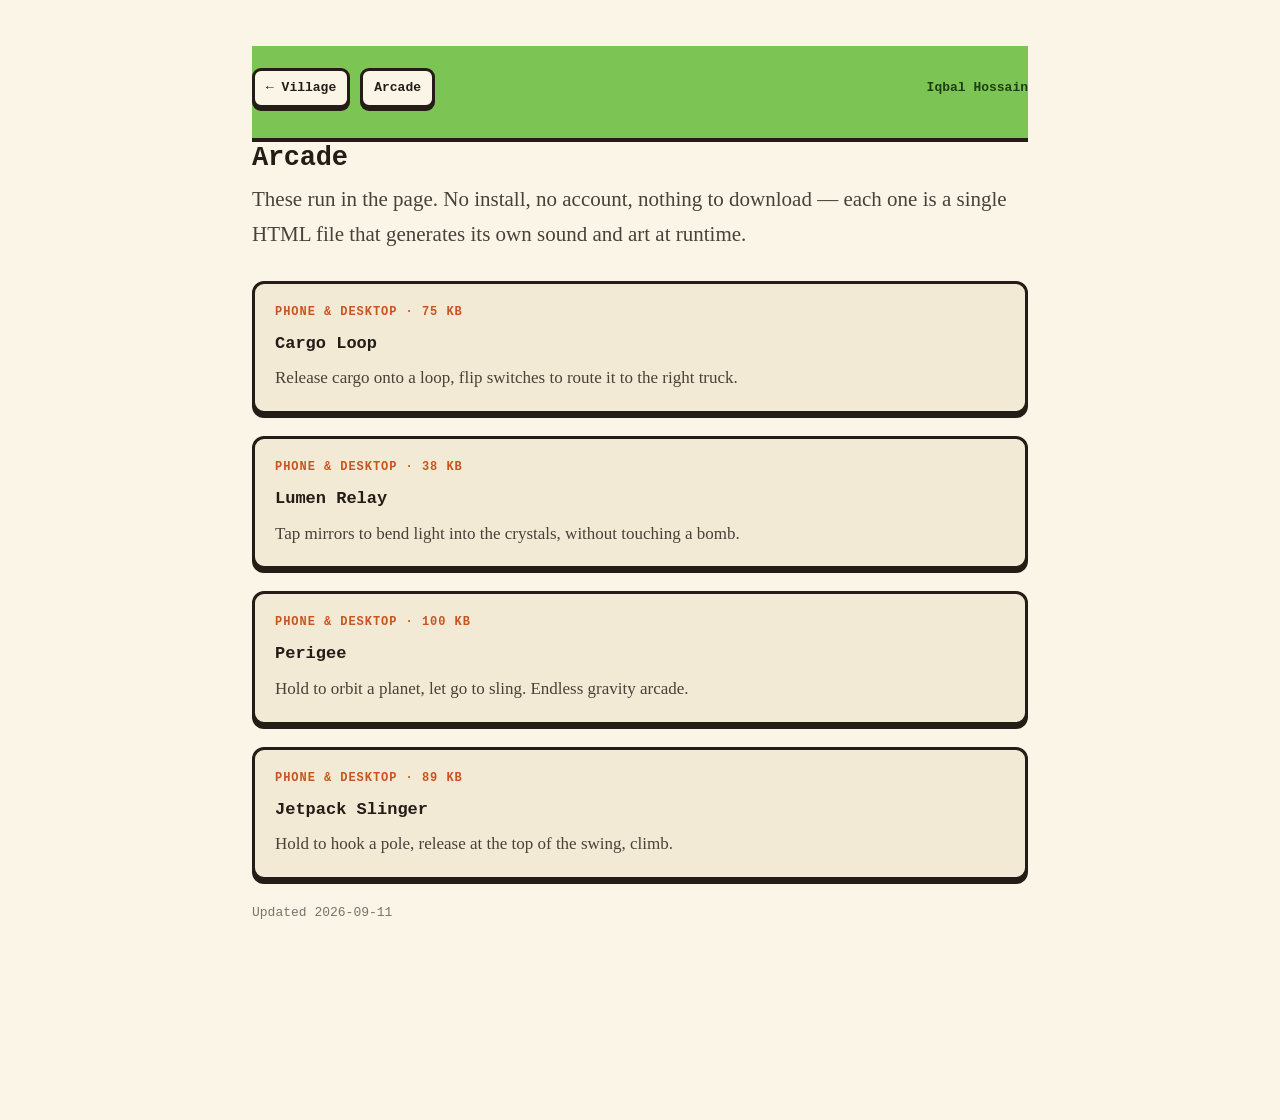
==== play/index.html @ 0a9d81c2 "play: refresh web builds from one-input-arcade" ====
<!doctype html>
<html lang="en">
<head>
<meta charset="utf-8">
<meta name="viewport" content="width=device-width, initial-scale=1">
<title>Arcade — Iqbal Hossain</title>
<meta name="description" content="Games you can play right here in the browser.">
<link rel="stylesheet" href="../blog/blog.css">
<style>
  *{box-sizing:border-box}
  body{margin:0;background:var(--paper);color:var(--ink);font-family:var(--body);
       font-size:19px;line-height:1.68;padding:0 20px 80px}
  .wrap{max-width:820px;margin:0 auto}
  .topbar{display:flex;gap:10px;align-items:center;padding:22px 0 30px}
  .topbar a{font-family:var(--mono);font-size:13px;font-weight:700;color:var(--ink);
    text-decoration:none;background:var(--paper);border:3px solid var(--ink);
    border-radius:9px;padding:6px 11px;box-shadow:0 3px 0 var(--ink)}
  .topbar a:hover{transform:translateY(1px);box-shadow:0 2px 0 var(--ink)}
  .topbar .who{font-family:var(--mono);font-size:13px;color:#1f3d15;font-weight:700;margin-left:auto}
  h1{font-family:var(--mono);font-size:27px;line-height:1.2;letter-spacing:-.01em;margin:0 0 8px}
  h2{font-family:var(--mono);font-size:15px;letter-spacing:.08em;text-transform:uppercase;
     margin:38px 0 12px;color:var(--ink-2)}
  .lede{color:var(--ink-2);margin:0 0 28px}
  .meta{font-family:var(--mono);font-size:13px;color:var(--ink-dim);margin:0 0 26px}
  .card{display:block;text-decoration:none;color:inherit;background:var(--paper-2);
    border:3px solid var(--ink);border-radius:12px;box-shadow:0 4px 0 var(--ink);
    padding:18px 20px;margin:0 0 22px}
  .card:hover{transform:translateY(1px);box-shadow:0 3px 0 var(--ink)}
  .card h3{font-family:var(--mono);font-size:17px;margin:0 0 6px}
  .card p{margin:0;color:var(--ink-2);font-size:17px}
  .tag{font-family:var(--mono);font-size:12px;font-weight:700;letter-spacing:.08em;
    text-transform:uppercase;color:var(--accent);display:block;margin-bottom:8px}
  .frame{width:100%;aspect-ratio:9/16;max-height:78vh;border:3px solid var(--ink);
    border-radius:12px;box-shadow:0 4px 0 var(--ink);background:#11161c;display:block}
  .row{display:flex;flex-wrap:wrap;gap:10px;margin:22px 0 0}
  .row a{font-family:var(--mono);font-size:13px;font-weight:700;color:var(--ink);
    text-decoration:none;background:var(--paper);border:3px solid var(--ink);
    border-radius:9px;padding:6px 11px;box-shadow:0 3px 0 var(--ink)}
  .note{background:var(--paper-2);border:3px solid var(--ink);border-radius:12px;
    box-shadow:0 4px 0 var(--ink);padding:18px 20px;margin:26px 0}
  .note p{margin:0}
  dl{display:grid;grid-template-columns:auto 1fr;gap:6px 16px;font-size:17px;margin:22px 0 0}
  dt{font-family:var(--mono);font-size:12px;letter-spacing:.06em;text-transform:uppercase;
     color:var(--ink-dim);padding-top:4px}
  dd{margin:0}
</style>
</head>
<body>
<div class="wrap">
  <div class="topbar">
    <a href="../">← Village</a>
    <a href="./">Arcade</a>
    <span class="who">Iqbal Hossain</span>
  </div>
  <h1>Arcade</h1>
  <p class="lede">These run in the page. No install, no account, nothing to download —
  each one is a single HTML file that generates its own sound and art at runtime.</p>

  <a class="card" href="cargo.html">
    <span class="tag">phone &amp; desktop · 75 KB</span>
    <h3>Cargo Loop</h3>
    <p>Release cargo onto a loop, flip switches to route it to the right truck.</p>
  </a>
  <a class="card" href="lumen.html">
    <span class="tag">phone &amp; desktop · 38 KB</span>
    <h3>Lumen Relay</h3>
    <p>Tap mirrors to bend light into the crystals, without touching a bomb.</p>
  </a>
  <a class="card" href="perigee.html">
    <span class="tag">phone &amp; desktop · 100 KB</span>
    <h3>Perigee</h3>
    <p>Hold to orbit a planet, let go to sling. Endless gravity arcade.</p>
  </a>
  <a class="card" href="slinger.html">
    <span class="tag">phone &amp; desktop · 89 KB</span>
    <h3>Jetpack Slinger</h3>
    <p>Hold to hook a pole, release at the top of the swing, climb.</p>
  </a>
  <p class="meta">Updated 2026-09-11</p>
</div>
</body>
</html>
---- blog/blog.css ----
/* Shared styling for the writing. Same palette as the village, tuned for reading. */
:root{
  --ink:#241c16; --ink-2:#4a4038; --ink-dim:#7b7168;
  --paper:#fbf5e8; --paper-2:#f3ead6; --line:#ded0b4;
  --accent:#c8541f; --accent-2:#12615a; --gold:#ffd23f;
  --mono: ui-monospace, "SFMono-Regular", Menlo, Consolas, monospace;
  --body: "Iowan Old Style", "Palatino Linotype", Palatino, Georgia, serif;
}
*{box-sizing:border-box}
html{ -webkit-text-size-adjust:100%; }
body{
  margin:0; background:var(--paper); color:var(--ink);
  font-family:var(--body); font-size:19px; line-height:1.68;
}

/* ---------- chrome ---------- */
.topbar{
  background:#7cc555; border-bottom:4px solid var(--ink);
  padding:11px 20px; display:flex; align-items:center; gap:14px; flex-wrap:wrap;
}
.topbar a{ font-family:var(--mono); font-size:13px; font-weight:700; color:var(--ink);
  text-decoration:none; background:var(--paper); border:3px solid var(--ink);
  border-radius:9px; padding:6px 11px; box-shadow:0 3px 0 var(--ink); }
.topbar a:hover{ background:var(--gold); }
.topbar .who{ font-family:var(--mono); font-size:13px; color:#1f3d15; font-weight:700; margin-left:auto; }

.wrap{ max-width:720px; margin:0 auto; padding:46px 22px 90px; }

/* ---------- type ---------- */
h1{ font-size:clamp(30px,5.2vw,44px); line-height:1.14; letter-spacing:-.01em; margin:0 0 14px; }
h2{ font-family:var(--mono); font-size:15px; letter-spacing:.08em; text-transform:uppercase;
    color:var(--accent-2); margin:46px 0 12px; }
h3{ font-size:22px; margin:34px 0 8px; }
p{ margin:0 0 20px; }
a{ color:var(--accent); }
strong{ font-weight:700; }
em{ font-style:italic; }
hr{ border:none; border-top:2px solid var(--line); margin:40px 0; }

.meta{ font-family:var(--mono); font-size:13px; color:var(--ink-dim); margin:0 0 30px; }
.meta b{ color:var(--accent-2); }
.standfirst{ font-size:22px; line-height:1.55; color:var(--ink-2); margin:0 0 30px; }

blockquote{
  margin:28px 0; padding:2px 0 2px 22px; border-left:5px solid var(--gold);
  font-size:21px; color:var(--ink-2);
}
ul,ol{ margin:0 0 20px; padding-left:24px; }
li{ margin:0 0 9px; }
li::marker{ color:var(--accent-2); }

code{ font-family:var(--mono); font-size:.85em; background:var(--paper-2);
      border:1px solid var(--line); border-radius:4px; padding:1px 5px; }
pre{ font-family:var(--mono); font-size:14px; line-height:1.55; background:#241c16; color:#f0e6d2;
     border:3px solid var(--ink); border-radius:10px; padding:16px 18px; overflow-x:auto; margin:26px 0; }
pre code{ background:none; border:none; padding:0; color:inherit; font-size:inherit; }

.callout{
  background:var(--paper-2); border:3px solid var(--ink); border-radius:12px;
  box-shadow:0 4px 0 var(--ink); padding:18px 20px; margin:30px 0;
}
.callout p:last-child{ margin-bottom:0; }
.callout .tag{ font-family:var(--mono); font-size:12px; font-weight:700; letter-spacing:.08em;
  text-transform:uppercase; color:var(--accent); display:block; margin-bottom:7px; }

figure{ margin:30px 0; }
figure iframe, figure img{ width:100%; aspect-ratio:16/9; border:3px solid var(--ink);
  border-radius:10px; box-shadow:0 4px 0 var(--ink); display:block; }
figcaption{ font-family:var(--mono); font-size:12.5px; color:var(--ink-dim); margin-top:9px; }

/* ---------- index ---------- */
.lede{ font-size:21px; color:var(--ink-2); margin:0 0 40px; }
.post-list{ list-style:none; margin:0; padding:0; }
.post-list li{ margin:0 0 10px; }
.post-list a{
  display:block; text-decoration:none; color:inherit;
  background:var(--paper-2); border:3px solid var(--ink); border-radius:13px;
  box-shadow:0 4px 0 var(--ink); padding:20px 22px;
  transition:transform .12s ease, box-shadow .12s ease;
}
.post-list a:hover{ transform:translateY(-2px); box-shadow:0 6px 0 var(--ink); background:#fff8e8; }
.post-list h2{ font-family:var(--body); text-transform:none; letter-spacing:0;
  font-size:24px; color:var(--ink); margin:0 0 7px; }
.post-list .meta{ margin:0 0 9px; }
.post-list p{ margin:0; color:var(--ink-2); font-size:17.5px; }

/* ---------- foot ---------- */
.endnote{ margin-top:56px; padding-top:26px; border-top:3px solid var(--line);
  font-family:var(--mono); font-size:14px; color:var(--ink-dim); }
.endnote a{ font-weight:700; }
.nextprev{ display:flex; gap:12px; flex-wrap:wrap; margin-top:22px; }
.nextprev a{ font-family:var(--mono); font-size:13px; font-weight:700; text-decoration:none;
  color:var(--ink); background:var(--paper-2); border:3px solid var(--ink); border-radius:9px;
  padding:9px 13px; box-shadow:0 3px 0 var(--ink); }
.nextprev a:hover{ background:var(--gold); }

@media (max-width:560px){
  body{ font-size:17.5px; }
  .wrap{ padding:30px 18px 70px; }
  .standfirst{ font-size:19px; }
}
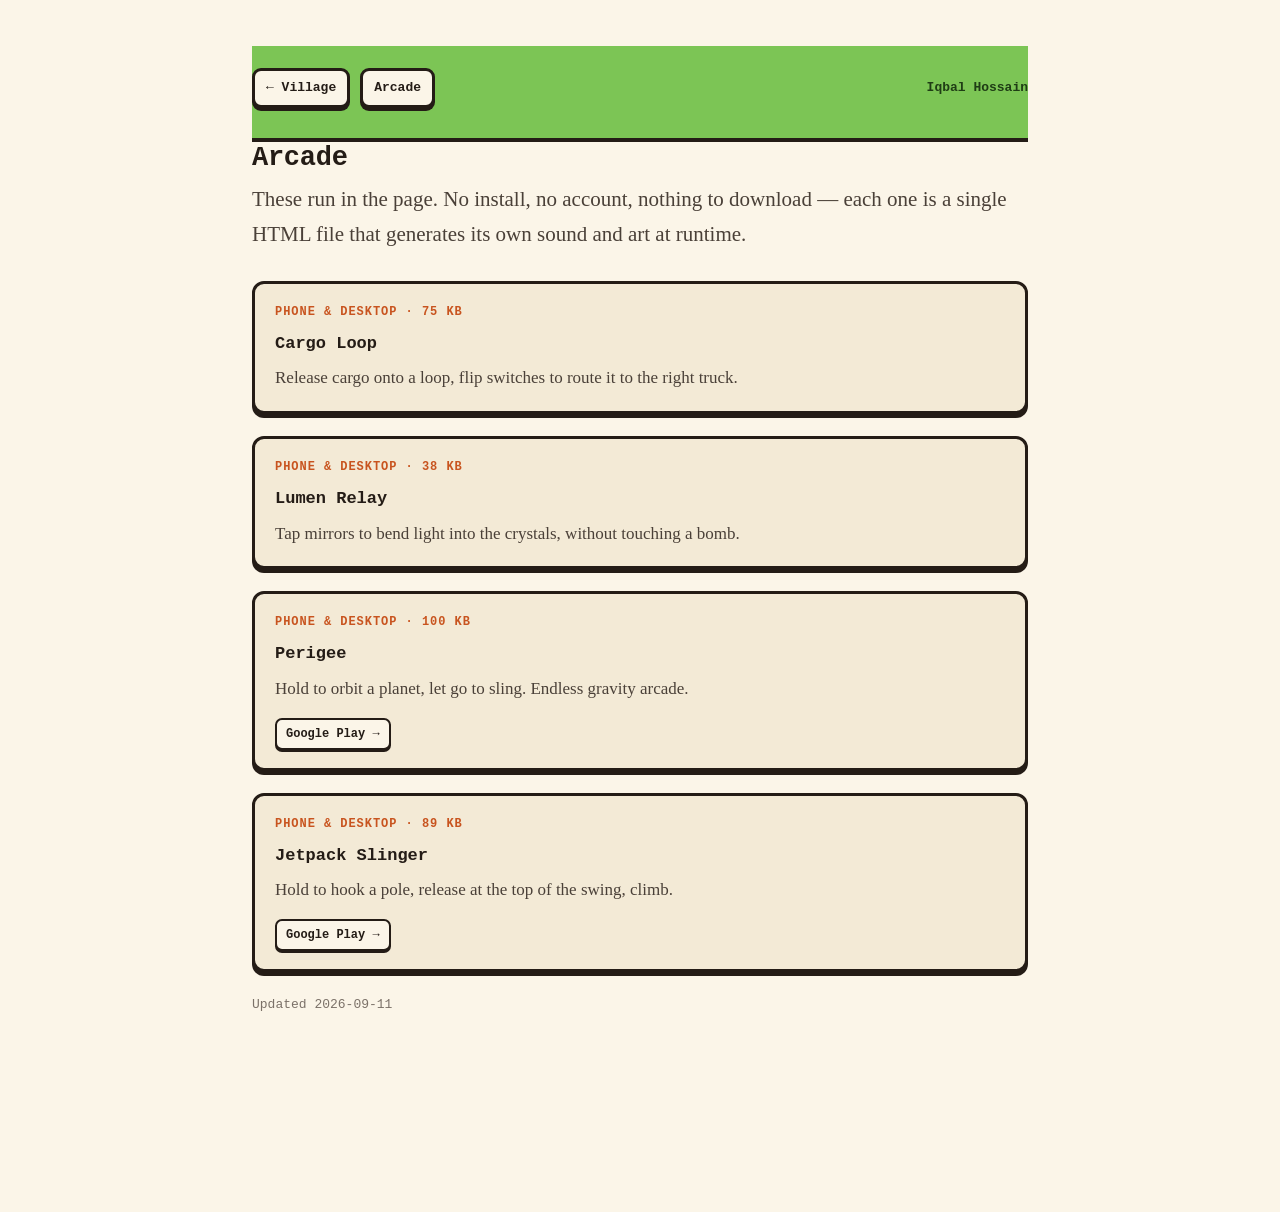
==== commit fcda92c6: "play: refresh web builds from one-input-arcade" ====
--- a/play/index.html
+++ b/play/index.html
@@ -22,16 +22,28 @@
      margin:38px 0 12px;color:var(--ink-2)}
   .lede{color:var(--ink-2);margin:0 0 28px}
   .meta{font-family:var(--mono);font-size:13px;color:var(--ink-dim);margin:0 0 26px}
-  .card{display:block;text-decoration:none;color:inherit;background:var(--paper-2);
-    border:3px solid var(--ink);border-radius:12px;box-shadow:0 4px 0 var(--ink);
-    padding:18px 20px;margin:0 0 22px}
-  .card:hover{transform:translateY(1px);box-shadow:0 3px 0 var(--ink)}
+  /* The card is not itself a link: the store links inside it are real links,
+     and an anchor inside an anchor is not. */
+  .card{background:var(--paper-2);border:3px solid var(--ink);border-radius:12px;
+    box-shadow:0 4px 0 var(--ink);padding:18px 20px;margin:0 0 22px}
+  .card-main{display:block;text-decoration:none;color:inherit}
+  .card-main:hover h3{color:var(--accent)}
   .card h3{font-family:var(--mono);font-size:17px;margin:0 0 6px}
   .card p{margin:0;color:var(--ink-2);font-size:17px}
+  .stores{display:flex;flex-wrap:wrap;gap:8px;margin:14px 0 0}
+  .stores a{font-family:var(--mono);font-size:12px;font-weight:700;color:var(--ink);
+    text-decoration:none;background:var(--paper);border:2px solid var(--ink);
+    border-radius:7px;padding:4px 9px;box-shadow:0 2px 0 var(--ink)}
+  .stores a:hover{background:var(--gold)}
   .tag{font-family:var(--mono);font-size:12px;font-weight:700;letter-spacing:.08em;
     text-transform:uppercase;color:var(--accent);display:block;margin-bottom:8px}
-  .frame{width:100%;aspect-ratio:9/16;max-height:78vh;border:3px solid var(--ink);
-    border-radius:12px;box-shadow:0 4px 0 var(--ink);background:#11161c;display:block}
+  /* The frame has to match the game's own orientation. A landscape game in a
+     portrait frame sees a portrait viewport and correctly asks you to rotate,
+     which on a desktop is impossible and looks broken. */
+  .frame{width:100%;border:3px solid var(--ink);border-radius:12px;
+    box-shadow:0 4px 0 var(--ink);background:#11161c;display:block}
+  .frame.portrait{aspect-ratio:9/16;max-height:78vh;margin:0 auto;max-width:calc(78vh * 9 / 16)}
+  .frame.landscape{aspect-ratio:16/9}
   .row{display:flex;flex-wrap:wrap;gap:10px;margin:22px 0 0}
   .row a{font-family:var(--mono);font-size:13px;font-weight:700;color:var(--ink);
     text-decoration:none;background:var(--paper);border:3px solid var(--ink);
@@ -56,26 +68,36 @@
   <p class="lede">These run in the page. No install, no account, nothing to download —
   each one is a single HTML file that generates its own sound and art at runtime.</p>
 
-  <a class="card" href="cargo.html">
-    <span class="tag">phone &amp; desktop · 75 KB</span>
-    <h3>Cargo Loop</h3>
-    <p>Release cargo onto a loop, flip switches to route it to the right truck.</p>
-  </a>
-  <a class="card" href="lumen.html">
-    <span class="tag">phone &amp; desktop · 38 KB</span>
-    <h3>Lumen Relay</h3>
-    <p>Tap mirrors to bend light into the crystals, without touching a bomb.</p>
-  </a>
-  <a class="card" href="perigee.html">
-    <span class="tag">phone &amp; desktop · 100 KB</span>
-    <h3>Perigee</h3>
-    <p>Hold to orbit a planet, let go to sling. Endless gravity arcade.</p>
-  </a>
-  <a class="card" href="slinger.html">
-    <span class="tag">phone &amp; desktop · 89 KB</span>
-    <h3>Jetpack Slinger</h3>
-    <p>Hold to hook a pole, release at the top of the swing, climb.</p>
-  </a>
+  <div class="card">
+    <a class="card-main" href="cargo.html">
+      <span class="tag">phone &amp; desktop · 75 KB</span>
+      <h3>Cargo Loop</h3>
+      <p>Release cargo onto a loop, flip switches to route it to the right truck.</p>
+    </a>
+  </div>
+  <div class="card">
+    <a class="card-main" href="lumen.html">
+      <span class="tag">phone &amp; desktop · 38 KB</span>
+      <h3>Lumen Relay</h3>
+      <p>Tap mirrors to bend light into the crystals, without touching a bomb.</p>
+    </a>
+  </div>
+  <div class="card">
+    <a class="card-main" href="perigee.html">
+      <span class="tag">phone &amp; desktop · 100 KB</span>
+      <h3>Perigee</h3>
+      <p>Hold to orbit a planet, let go to sling. Endless gravity arcade.</p>
+    </a>
+    <div class="stores"><a href="https://play.google.com/store/apps/details?id=com.iqbalopu.perigee">Google Play &rarr;</a></div>
+  </div>
+  <div class="card">
+    <a class="card-main" href="slinger.html">
+      <span class="tag">phone &amp; desktop · 89 KB</span>
+      <h3>Jetpack Slinger</h3>
+      <p>Hold to hook a pole, release at the top of the swing, climb.</p>
+    </a>
+    <div class="stores"><a href="https://play.google.com/store/apps/details?id=com.iqbalopu.slinger">Google Play &rarr;</a></div>
+  </div>
   <p class="meta">Updated 2026-09-11</p>
 </div>
 </body>
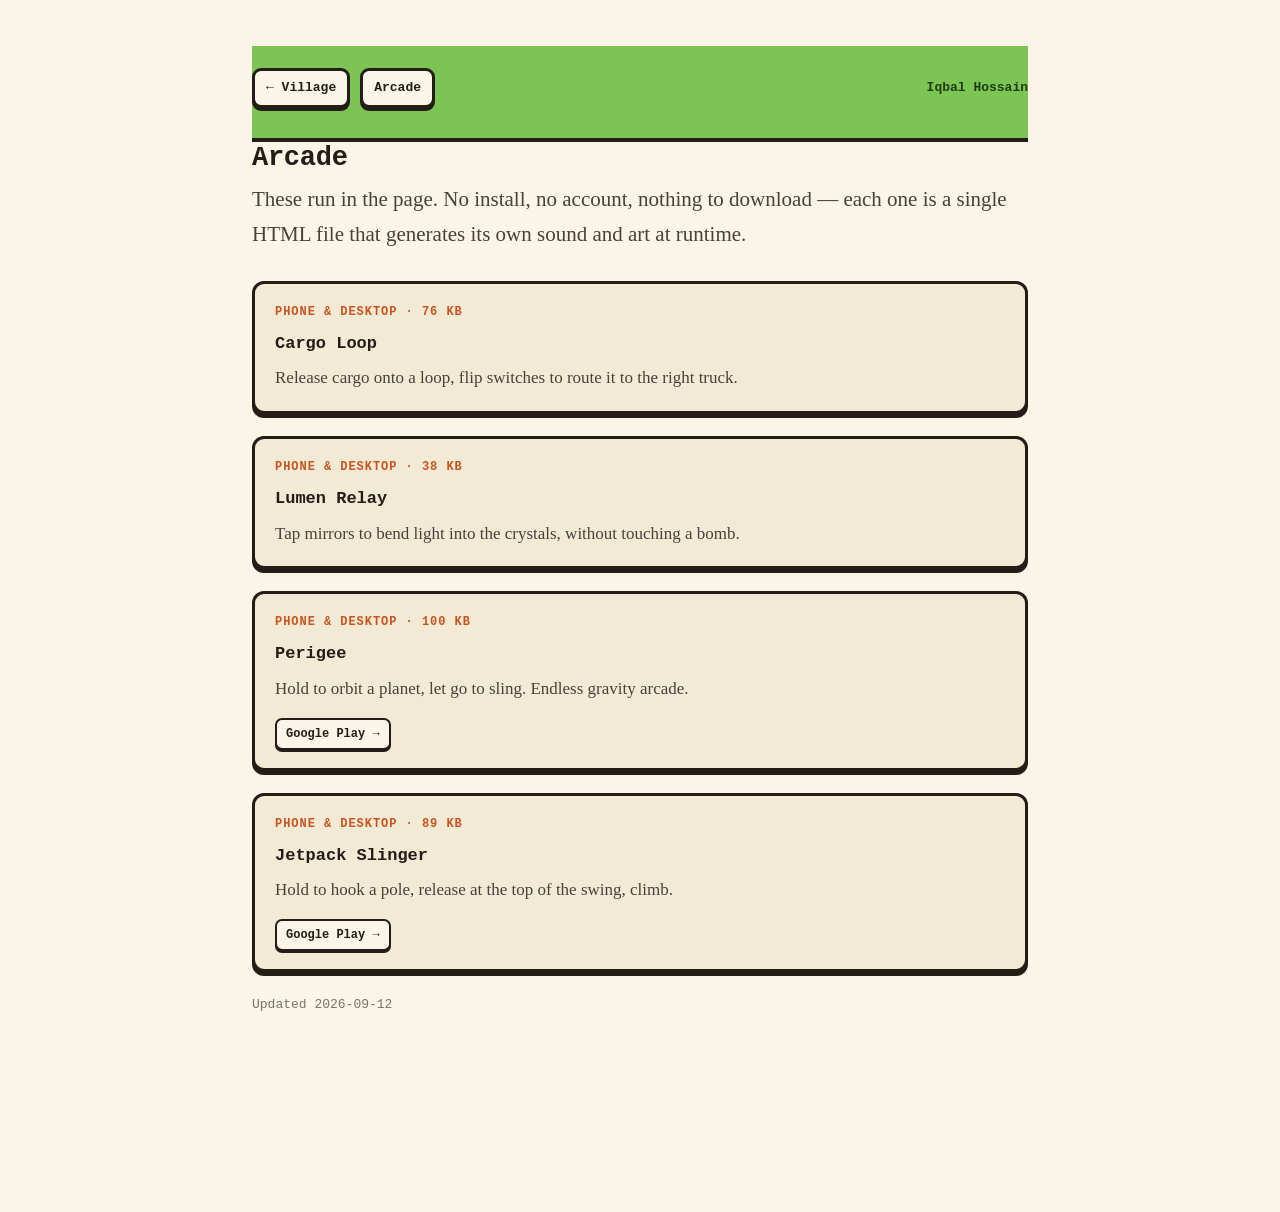
==== commit 7273d7ef: "play: refresh web builds from one-input-arcade" ====
--- a/play/index.html
+++ b/play/index.html
@@ -70,7 +70,7 @@
 
   <div class="card">
     <a class="card-main" href="cargo.html">
-      <span class="tag">phone &amp; desktop · 75 KB</span>
+      <span class="tag">phone &amp; desktop · 76 KB</span>
       <h3>Cargo Loop</h3>
       <p>Release cargo onto a loop, flip switches to route it to the right truck.</p>
     </a>
@@ -98,7 +98,7 @@
     </a>
     <div class="stores"><a href="https://play.google.com/store/apps/details?id=com.iqbalopu.slinger">Google Play &rarr;</a></div>
   </div>
-  <p class="meta">Updated 2026-09-11</p>
+  <p class="meta">Updated 2026-09-12</p>
 </div>
 </body>
 </html>
